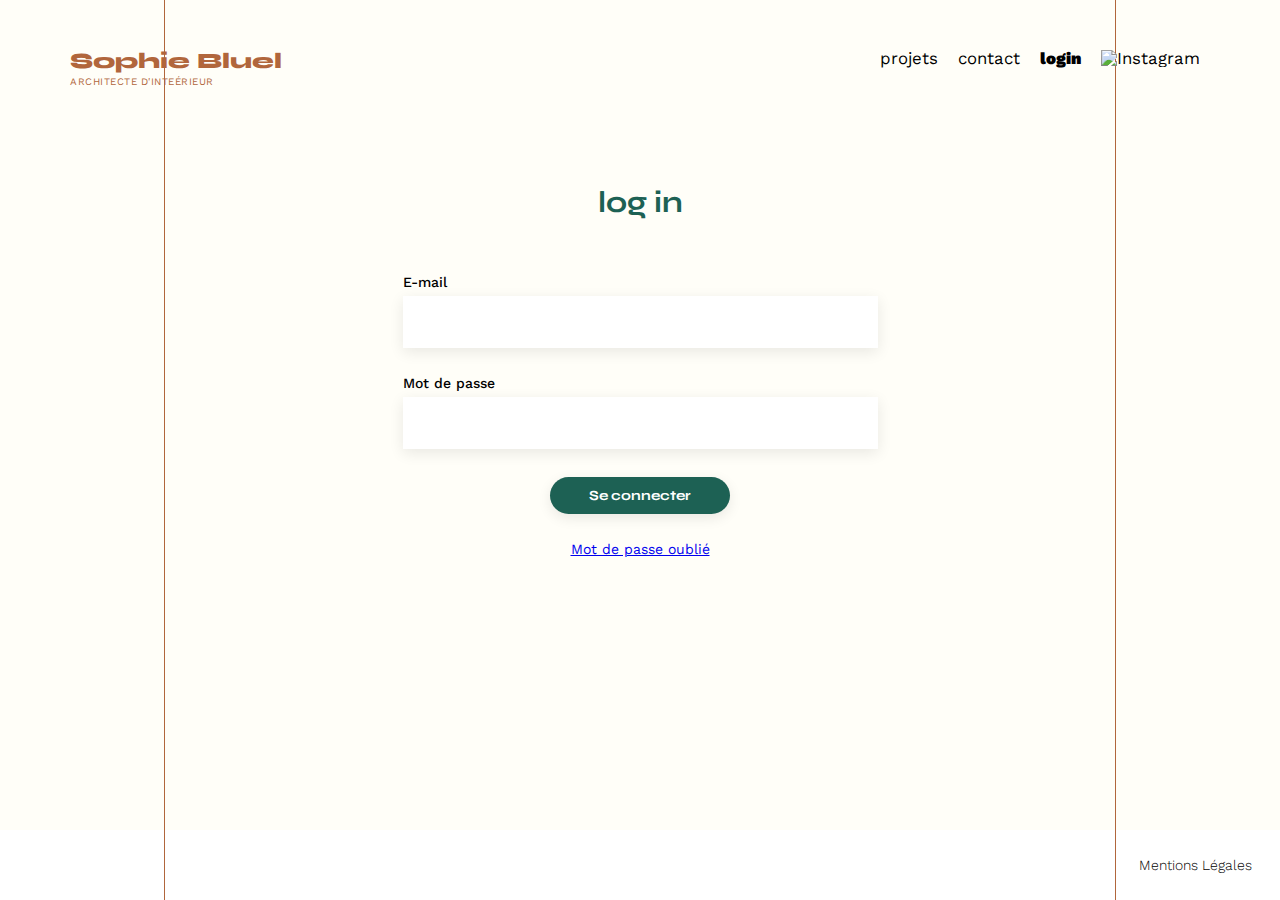
==== FrontEnd/pages/login.html @ 79c5a8c2 "feat(all):add-7-1-scss_add-login.html" ====
<!DOCTYPE html>
<html lang="fr">
  <head>
    <meta charset="UTF-8" />
    <title>Login - Sophie Bluel - Architecte d'intérieur</title>
    <meta name="viewport" content="width=device-width, initial-scale=1.0" />
    <link rel="preconnect" href="https://fonts.googleapis.com" />
    <link rel="preconnect" href="https://fonts.gstatic.com" crossorigin />
    <link
      href="https://fonts.googleapis.com/css2?family=Syne:wght@700;800&family=Work+Sans&display=swap"
      rel="stylesheet"
    />
    <meta name="description" content="" />
    <link rel="stylesheet" href="../sass/main.css" />
  </head>
  <body>
    <header>
      <h1>Sophie Bluel <span>Architecte d'inteérieur</span></h1>
      <nav>
        <ul>
          <li><a href="../index.html#portfolio">projets</a></li>
          <li><a href="../index.html#contact">contact</a></li>
          <li id="nav-Activited-Link">login</li>
          <li><img src=".././assets/icons/instagram.png" alt="Instagram" /></li>
        </ul>
      </nav>
    </header>
    <main>
      <section id="login">
        <h2>log in</h2>
        <form action="#" method="post">
          <label for="email">E-mail</label>
          <input type="email" name="email" id="email" />
          <label for="password">Mot de passe</label>
          <input type="password" name="password" id="password" />
          <input type="submit" value="Se connecter" />
          <a href="#">Mot de passe oublié</a>
        </form>
      </section>
    </main>

    <footer>
      <nav>
        <ul>
          <li>Mentions Légales</li>
        </ul>
      </nav>
    </footer>
    <script src="./scripts/getAllWorks.js"></script>
    <script src="./scripts/setFiltersWorks.js"></script>
    <script src="./scripts/main.js"></script>
  </body>
</html>
---- FrontEnd/sass/main.css ----
/* http://meyerweb.com/eric/tools/css/reset/
   v2.0 | 20110126
   License: none (public domain)
*/
html,
body,
div,
span,
applet,
object,
iframe,
h1,
h2,
h3,
h4,
h5,
h6,
p,
blockquote,
pre,
a,
abbr,
acronym,
address,
big,
cite,
code,
del,
dfn,
em,
img,
ins,
kbd,
q,
s,
samp,
small,
strike,
strong,
sub,
sup,
tt,
var,
b,
u,
i,
center,
dl,
dt,
dd,
ol,
ul,
li,
fieldset,
form,
label,
legend,
table,
caption,
tbody,
tfoot,
thead,
tr,
th,
td,
article,
aside,
canvas,
details,
embed,
figure,
figcaption,
footer,
header,
hgroup,
menu,
nav,
output,
ruby,
section,
summary,
time,
mark,
audio,
video {
  margin: 0;
  padding: 0;
  border: 0;
  font-size: 100%;
  font: inherit;
  vertical-align: baseline;
}

/* HTML5 display-role reset for older browsers */
article,
aside,
details,
figcaption,
figure,
footer,
header,
hgroup,
menu,
nav,
section {
  display: block;
}

body {
  line-height: 1;
}

ol,
ul {
  list-style: none;
}

blockquote,
q {
  quotes: none;
}

blockquote:before,
blockquote:after,
q:before,
q:after {
  content: "";
  content: none;
}

table {
  border-collapse: collapse;
  border-spacing: 0;
}

section {
  margin: 50px 0;
}

h2 {
  font-family: "Syne";
  font-weight: 700;
  font-size: 30px;
  color: #1d6154;
}

html {
  scroll-behavior: smooth;
  background: white;
}

/** end reset css**/
input[type=submit] {
  text-align: center;
  font-family: "Syne";
  font-weight: 700;
  font-size: 1.2em;
  color: white;
  background-color: #1d6154;
  margin: 2em auto;
  width: 180px;
  height: 50px;
  border-radius: 60px;
  border: none;
  box-shadow: 0px 4px 14px rgba(0, 0, 0, 0.09);
}
input[type=submit]:hover {
  cursor: pointer;
  box-shadow: 0px 4px 14px rgba(0, 0, 0, 0.2);
}

#portfolio input {
  font-size: 1em;
  padding: 0 20px;
  width: -moz-fit-content;
  width: fit-content;
  height: 37px;
  min-width: 100px;
  margin: 2em 10px;
  border: solid 1px #1d6154;
  color: #1d6154;
  background-color: transparent;
}
#portfolio input:hover {
  padding: 0 20px;
  width: -moz-fit-content;
  width: fit-content;
  min-width: 100px;
  margin: 2em 10px;
}

#portfolio .BtnFilterActive {
  border: none;
  color: white;
  background-color: #1d6154;
}

#login input[type=submit] {
  font-size: 1em;
  height: auto;
  padding: 10px;
}

body {
  max-width: 1440px;
  min-height: 100vh;
  font-family: "Work Sans";
  font-size: 14px;
  margin: auto;
  display: flex;
  flex-direction: column;
  align-items: center;
  position: relative;
  z-index: -2;
  background: #fffef8;
  box-shadow: 0px 4px 14px rgba(0, 0, 0, 0.09);
}
body::before {
  content: "";
  height: 100%;
  max-width: 950px;
  width: 90%;
  border-left: 1px solid #b1663c;
  border-Right: 1px solid #b1663c;
  position: absolute;
  z-index: -1;
}

header {
  display: flex;
  justify-content: space-between;
  margin: auto;
  max-width: 1140px;
  width: 100%;
  margin-top: 50px;
  margin-bottom: 100px;
}
header h1 {
  display: flex;
  flex-direction: column;
  font-family: "Syne";
  font-size: 22px;
  font-weight: 800;
  color: #b1663c;
}
header h1 > span {
  font-family: "Work Sans";
  font-size: 10px;
  font-weight: 400;
  letter-spacing: 0.5px;
  text-transform: uppercase;
  margin-top: 5px;
}
header nav ul {
  display: flex;
  align-items: center;
  list-style-type: none;
}
header nav ul li {
  padding: 0 10px;
  font-size: 1.2em;
}
header nav ul a {
  text-decoration: none;
  color: inherit;
}
header nav ul a:hover {
  color: #b1663c;
}

#nav-Activited-Link {
  color: black;
  font-weight: 900;
}

main {
  max-width: 950px;
  width: 90%;
}

#introduction {
  display: flex;
  align-items: center;
  margin-bottom: 140px;
}

#introduction figure {
  flex: 1;
  margin-right: 72px;
}

#introduction img {
  display: block;
  max-width: 474px;
}

#introduction article {
  flex: 1;
}

#introduction h2 {
  margin-bottom: 1em;
}

#introduction p {
  margin-bottom: 0.5em;
}

/* ajout css boutons filtre */
#portfolio .filters_container {
  text-align: center;
  margin-bottom: 50px;
}

#portfolio h2 {
  text-align: center;
  margin-bottom: 1em;
}

.gallery {
  width: 100%;
  display: grid;
  grid-template-columns: 1fr 1fr 1fr;
  grid-column-gap: 20px;
  grid-row-gap: 20px;
}

.gallery img {
  width: 100%;
}

#contact {
  width: 50%;
  margin: auto;
  margin-bottom: 70px;
}
#contact > * {
  text-align: center;
}
#contact h2 {
  margin-bottom: 20px;
}
#contact input[type=text], #contact input[type=email], #contact textarea {
  height: 50px;
  box-shadow: 0px 4px 14px rgba(0, 0, 0, 0.09);
  border: none;
}
#contact input[type=text]:focus, #contact input[type=email]:focus, #contact textarea:focus {
  outline: solid 1px #b1663c;
}
#contact form {
  text-align: left;
  margin-top: 30px;
  display: flex;
  flex-direction: column;
}
#contact label {
  margin: 2em 0 0.5em 0;
  font-weight: 500;
}
#contact textarea {
  height: 174px;
  resize: none;
}

footer {
  max-width: 1440px;
  width: 100%;
  background: white;
  position: absolute;
  bottom: 0;
  z-index: -2;
}

footer nav ul {
  margin: 2em;
  display: flex;
  justify-content: flex-end;
  font-weight: 300;
}

#login {
  width: 50%;
  margin: auto;
  margin-bottom: 70px;
}
#login > * {
  text-align: center;
}
#login a {
  text-align: center;
}
#login h2 {
  margin-bottom: 20px;
}
#login input[type=email], #login input[type=password] {
  height: 50px;
  box-shadow: 0px 4px 14px rgba(0, 0, 0, 0.09);
  border: none;
}
#login input[type=email]:focus, #login input[type=password]:focus {
  outline: solid 1px #b1663c;
}
#login form {
  text-align: left;
  margin-top: 30px;
  display: flex;
  flex-direction: column;
}
#login label {
  margin: 2em 0 0.5em 0;
  font-weight: 500;
}/*# sourceMappingURL=main.css.map */
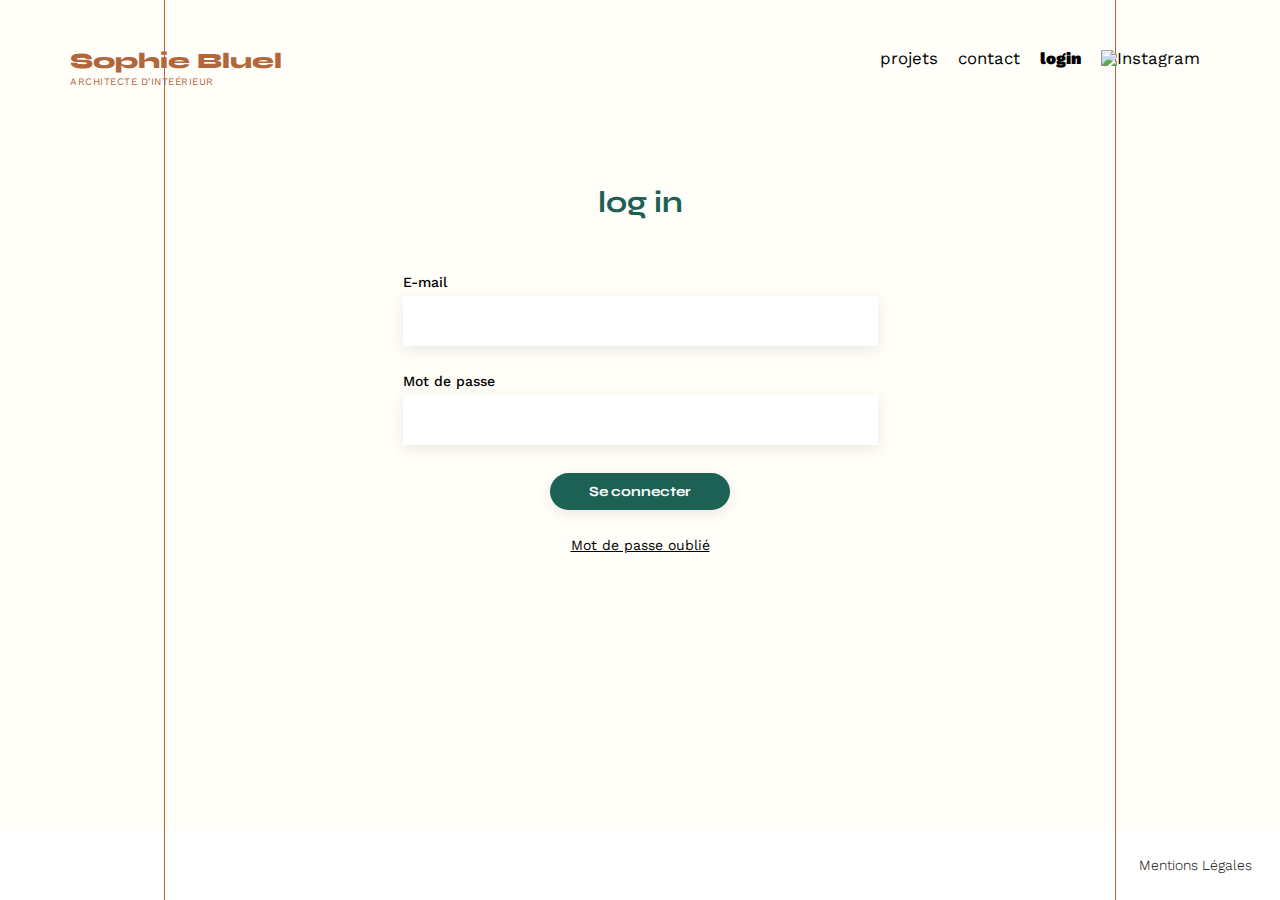
==== commit bd72f070: "feat(all):add-login-logout" ====
--- a/FrontEnd/pages/login.html
+++ b/FrontEnd/pages/login.html
@@ -28,12 +28,13 @@
     <main>
       <section id="login">
         <h2>log in</h2>
-        <form action="#" method="post">
+        <p class="login_error_message"></p>
+        <form action="" method="">
           <label for="email">E-mail</label>
           <input type="email" name="email" id="email" />
           <label for="password">Mot de passe</label>
           <input type="password" name="password" id="password" />
-          <input type="submit" value="Se connecter" />
+          <input type="submit" value="Se connecter" id="submit" />
           <a href="#">Mot de passe oublié</a>
         </form>
       </section>
@@ -46,8 +47,6 @@
         </ul>
       </nav>
     </footer>
-    <script src="./scripts/getAllWorks.js"></script>
-    <script src="./scripts/setFiltersWorks.js"></script>
-    <script src="./scripts/main.js"></script>
+    <script src="../scripts/login.js"></script>
   </body>
 </html>
--- a/FrontEnd/sass/main.css
+++ b/FrontEnd/sass/main.css
@@ -165,6 +165,8 @@
   box-shadow: 0px 4px 14px rgba(0, 0, 0, 0.09);
 }
 input[type=submit]:hover {
+  background-color: #0e2f28;
+  color: white;
   cursor: pointer;
   box-shadow: 0px 4px 14px rgba(0, 0, 0, 0.2);
 }
@@ -176,17 +178,16 @@
   width: fit-content;
   height: 37px;
   min-width: 100px;
-  margin: 2em 10px;
+  margin: 0 10px;
   border: solid 1px #1d6154;
   color: #1d6154;
   background-color: transparent;
 }
 #portfolio input:hover {
-  padding: 0 20px;
-  width: -moz-fit-content;
-  width: fit-content;
-  min-width: 100px;
-  margin: 2em 10px;
+  background-color: #0e2f28;
+  color: white;
+  cursor: pointer;
+  box-shadow: 0px 4px 14px rgba(0, 0, 0, 0.2);
 }
 
 #portfolio .BtnFilterActive {
@@ -199,6 +200,10 @@
   font-size: 1em;
   height: auto;
   padding: 10px;
+}
+
+.login_error_message {
+  color: red;
 }
 
 body {
@@ -226,6 +231,26 @@
   z-index: -1;
 }
 
+.banner_edit_mode {
+  z-index: -2;
+  color: white;
+  display: flex;
+  align-items: center;
+  justify-content: center;
+  height: 60px;
+  max-width: 1440px;
+  width: 100%;
+  background: black;
+}
+.banner_edit_mode span {
+  font-family: "Work Sans";
+  font-weight: 400;
+}
+
+.banner_edit_mode_hidden {
+  display: none;
+}
+
 header {
   display: flex;
   justify-content: space-between;
@@ -309,12 +334,37 @@
 /* ajout css boutons filtre */
 #portfolio .filters_container {
   text-align: center;
+}
+
+.filters_container_hidden {
+  display: none;
+}
+
+#portfolio h2 {
+  text-align: center;
   margin-bottom: 50px;
 }
 
-#portfolio h2 {
-  text-align: center;
-  margin-bottom: 1em;
+.portfolio_container {
+  position: relative;
+}
+
+.update_projects {
+  cursor: pointer;
+  position: absolute;
+  top: 10px;
+  left: calc(50% + 125px);
+}
+.update_projects span {
+  font-family: "Work Sans";
+  font-weight: 400;
+}
+.update_projects:hover {
+  color: #b1663c;
+}
+
+.update_projects_hidden {
+  display: none;
 }
 
 .gallery {
@@ -323,6 +373,7 @@
   grid-template-columns: 1fr 1fr 1fr;
   grid-column-gap: 20px;
   grid-row-gap: 20px;
+  margin-top: 50px;
 }
 
 .gallery img {
@@ -341,6 +392,8 @@
   margin-bottom: 20px;
 }
 #contact input[type=text], #contact input[type=email], #contact textarea {
+  padding: 0 15px;
+  font-family: "Work Sans";
   height: 50px;
   box-shadow: 0px 4px 14px rgba(0, 0, 0, 0.09);
   border: none;
@@ -359,6 +412,7 @@
   font-weight: 500;
 }
 #contact textarea {
+  padding: 10px;
   height: 174px;
   resize: none;
 }
@@ -378,6 +432,10 @@
   justify-content: flex-end;
   font-weight: 300;
 }
+footer nav ul li:hover {
+  cursor: pointer;
+  color: #b1663c;
+}
 
 #login {
   width: 50%;
@@ -389,14 +447,20 @@
 }
 #login a {
   text-align: center;
+  color: black;
+}
+#login a:hover {
+  color: #b1663c;
 }
 #login h2 {
   margin-bottom: 20px;
 }
 #login input[type=email], #login input[type=password] {
+  padding: 0 15px;
   height: 50px;
   box-shadow: 0px 4px 14px rgba(0, 0, 0, 0.09);
   border: none;
+  font-family: "Work Sans";
 }
 #login input[type=email]:focus, #login input[type=password]:focus {
   outline: solid 1px #b1663c;
@@ -410,4 +474,7 @@
 #login label {
   margin: 2em 0 0.5em 0;
   font-weight: 500;
+}
+#login p {
+  color: red;
 }/*# sourceMappingURL=main.css.map */